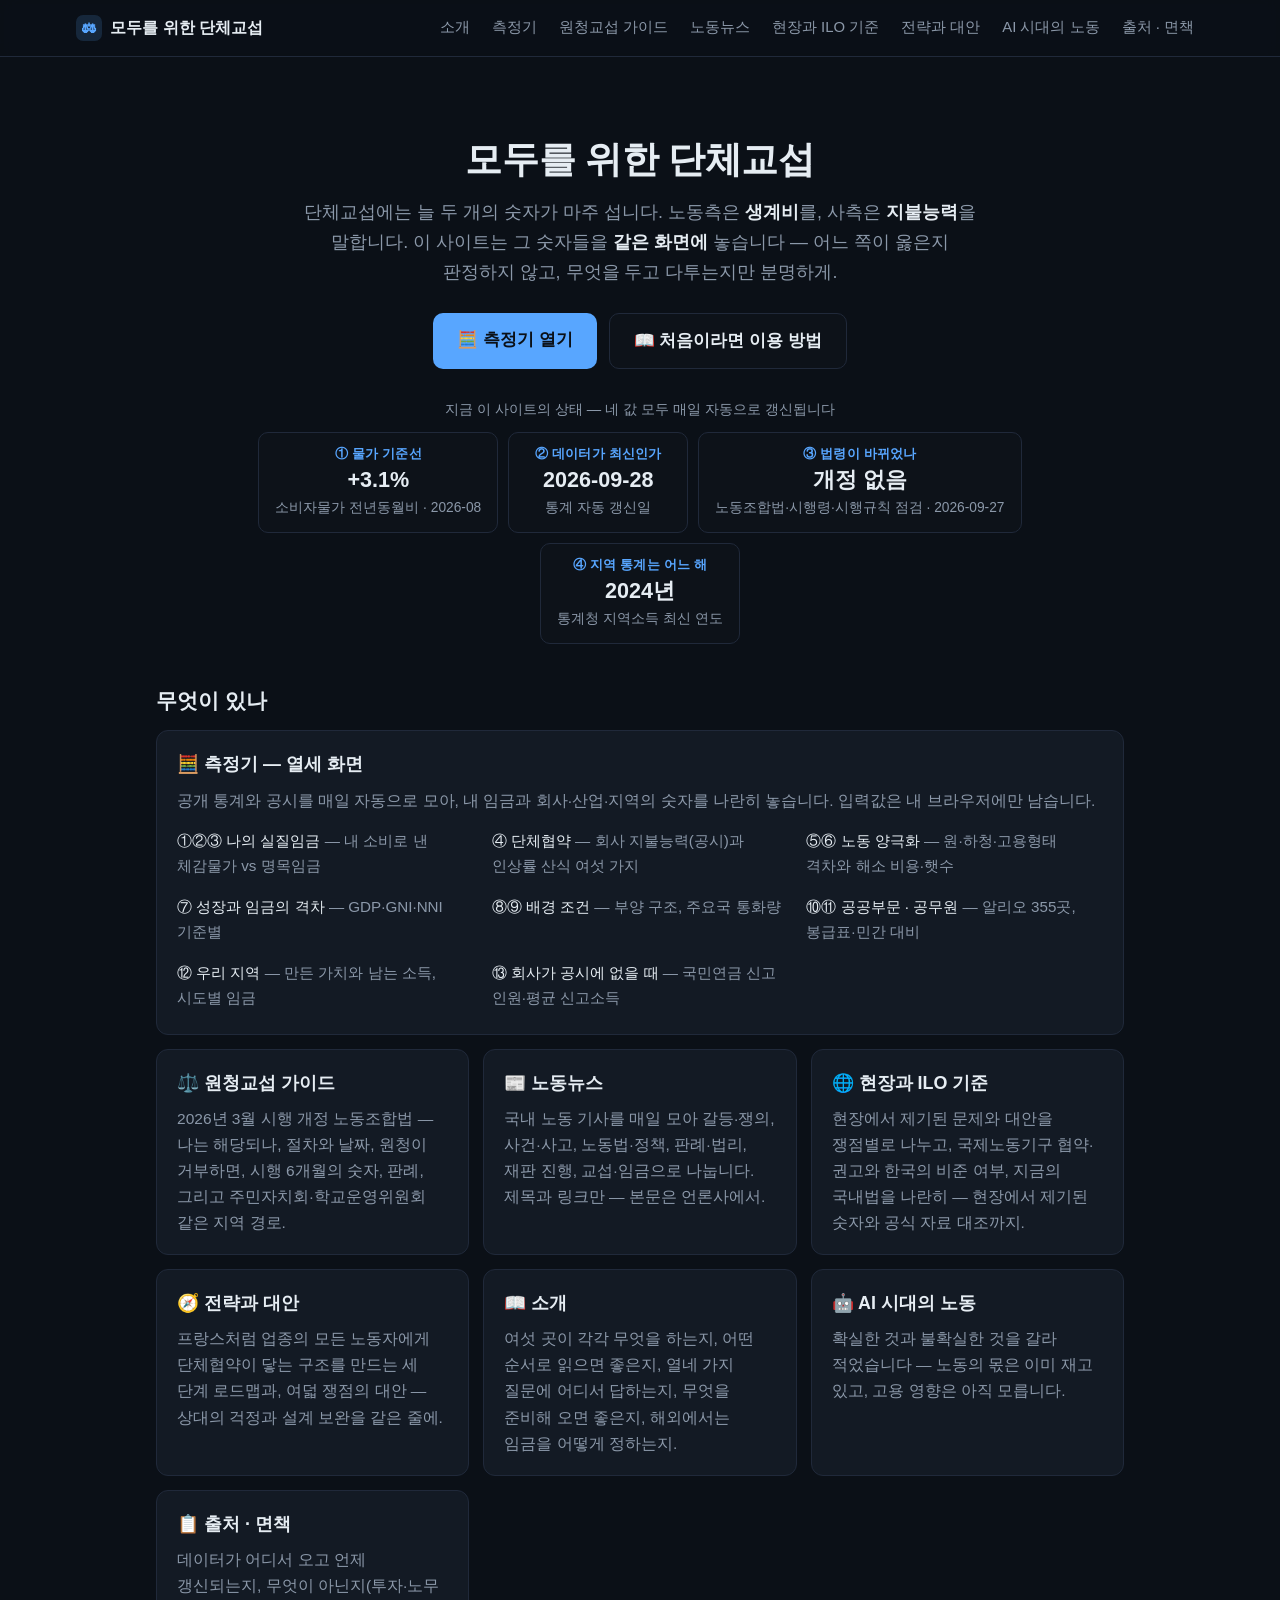
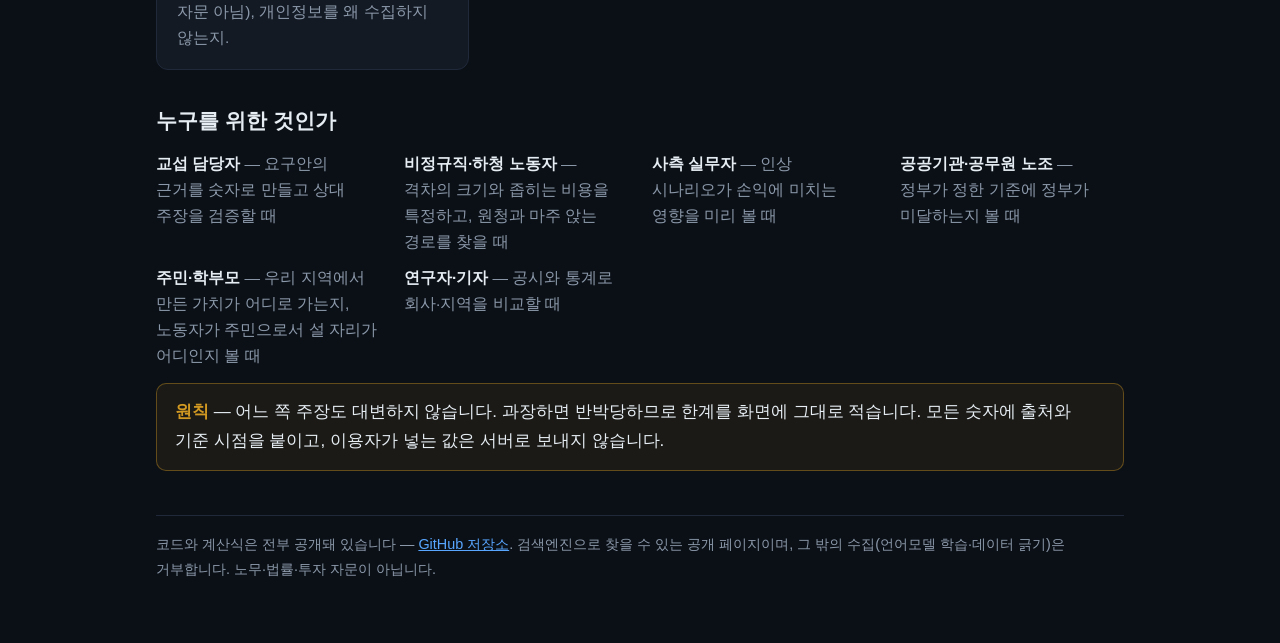
==== docs/index.html @ 271f3e37 "🧭 상단 고정 머리띠 메뉴(브랜드+여덟 카테고리, 좁으면 ☰)와 맨 위로 버튼 — 공용 site.css·site.js Co-Authored-By: Claude Opus 5.5 <n" ====
<!DOCTYPE html>
<html lang="ko">
<head>
<meta charset="utf-8">
<meta name="viewport" content="width=device-width,initial-scale=1">
<meta name="referrer" content="no-referrer">
<title>모두를 위한 단체교섭</title>
<meta name="description" content="단체교섭의 양쪽 숫자를 같은 화면에 놓는 곳 — 실질임금·지불능력·격차를 재는 측정기, 원청교섭 가이드, 노동뉴스, 현장과 ILO 기준, 전략과 대안.">
<meta name="naver-site-verification" content="4ecd7808f9dfc1121a3051c95d607d944e4637fe" />
<link rel="canonical" href="https://xn--9d0b29hf1nhhl.kr/">
<meta property="og:type" content="website">
<meta property="og:site_name" content="모두를 위한 단체교섭">
<meta property="og:locale" content="ko_KR">
<meta property="og:title" content="모두를 위한 단체교섭">
<meta property="og:description" content="단체교섭의 양쪽 숫자를 같은 화면에 놓는 곳 — 실질임금·지불능력·격차를 재는 측정기, 원청교섭 가이드, 노동뉴스, 현장과 ILO 기준, 전략과 대안.">
<meta property="og:url" content="https://xn--9d0b29hf1nhhl.kr/">
<script>
/* 옛 링크 호환 — 측정기가 루트에 있던 시절의 주소(#c5, #sec4 …)로 들어오면 측정기로 넘긴다 */
(function(){function go(){var h=location.hash;if(/^#(c|sec)\d+$/.test(h))location.replace('./measure.html'+h);}go();addEventListener('hashchange',go);})();
</script>
<style>
  :root{--bg:#0b1017;--card:#131a24;--line:#20293a;--tx:#e6edf3;--mut:#8b98a9;
        --grn:#3fb950;--red:#f85149;--amb:#d29922;--acc:#58a6ff;}
  *{box-sizing:border-box}
  body{margin:0;background:var(--bg);color:var(--tx);
       font-family:-apple-system,BlinkMacSystemFont,"Segoe UI","Malgun Gothic",sans-serif;
       font-size:17px;line-height:1.68;word-break:keep-all;overflow-wrap:break-word}
  .wrap{max-width:1000px;margin:0 auto;padding:24px 16px 60px}
  .nav{display:flex;gap:6px;flex-wrap:wrap;margin:4px 0 0}
  .nav a{color:var(--mut);text-decoration:none;font-size:.95rem;padding:6px 13px;
         border:1px solid var(--line);border-radius:20px;background:#0d1219;white-space:nowrap}
  .nav a:hover{color:var(--tx);border-color:var(--acc)}
  .nav a.on{color:var(--tx);border-color:var(--acc);background:rgba(88,166,255,.12);font-weight:600}
  .hero{text-align:center;padding:56px 8px 36px}
  .hero h1{font-size:2.3rem;line-height:1.25;margin:0 0 14px;letter-spacing:-.01em}
  .hero p{font-size:1.12rem;color:var(--mut);max-width:680px;margin:0 auto 26px}
  .hero p b{color:var(--tx)}
  .btns{display:flex;gap:12px;justify-content:center;flex-wrap:wrap}
  .btn{display:inline-block;padding:13px 24px;border-radius:10px;font-weight:700;text-decoration:none;font-size:1.05rem}
  .btn.p{background:var(--acc);color:#0b1017}
  .btn.s{border:1px solid var(--line);color:var(--tx);background:#0d1219}
  .btn:hover{filter:brightness(1.12)}
  .now{display:flex;gap:10px;flex-wrap:wrap;justify-content:center;margin:6px 0 40px}
  .now div{background:#0d1219;border:1px solid var(--line);border-radius:10px;padding:10px 16px;min-width:180px;text-align:center}
  .now b{display:block;font-size:1.35rem;font-variant-numeric:tabular-nums;line-height:1.2}
  .now span{color:var(--mut);font-size:.86rem}
  .now i{display:block;font-style:normal;color:var(--acc);font-size:.8rem;font-weight:700;letter-spacing:.02em;margin-bottom:3px}
  .nowcap{text-align:center;color:var(--mut);font-size:.9rem;margin:-8px 0 10px}
  h2{font-size:1.3rem;margin:34px 0 12px}
  .grid{display:grid;grid-template-columns:repeat(auto-fit,minmax(280px,1fr));gap:14px}
  .card{display:block;background:var(--card);border:1px solid var(--line);border-radius:12px;padding:18px 20px;
        color:var(--tx);text-decoration:none;transition:border-color .15s}
  .card:hover{border-color:var(--acc)}
  .card h3{margin:0 0 8px;font-size:1.12rem}
  .card p{margin:0;color:var(--mut);font-size:.97rem}
  .card.wide{grid-column:1/-1}
  .list{display:grid;grid-template-columns:repeat(auto-fit,minmax(220px,1fr));gap:6px 18px;margin-top:10px}
  .list a{color:var(--tx);text-decoration:none;font-size:.95rem;padding:4px 0;border-bottom:1px dashed transparent}
  .list a:hover{color:var(--acc);border-bottom-color:var(--acc)}
  .list a span{color:var(--mut)}
  .who{display:grid;grid-template-columns:repeat(auto-fit,minmax(220px,1fr));gap:10px 24px;margin:0;padding:0;list-style:none}
  .who li{color:var(--mut);font-size:.97rem}
  .who b{color:var(--tx)}
  .rule{border:1px solid rgba(210,153,34,.4);background:rgba(210,153,34,.08);border-radius:10px;padding:14px 18px;margin-top:14px}
  .rule b{color:var(--amb)}
  footer{color:var(--mut);font-size:.9rem;border-top:1px solid var(--line);margin-top:44px;padding-top:16px;line-height:1.8}
  footer a{color:var(--acc)}
  @media (max-width:600px){.hero{padding:36px 4px 24px}.hero h1{font-size:1.75rem}}
</style>
<link rel="stylesheet" href="./site.css">
</head>
<body>
<div class="topbar noprint" id="topbar" role="banner"><div class="tb-in">
  <a class="brand" href="./"><i>⚖</i>모두를 위한 단체교섭</a>
  <button class="burger" type="button" aria-label="메뉴 열기" aria-expanded="false" aria-controls="sitemenu">☰</button>
  <nav class="menu" id="sitemenu" aria-label="사이트 메뉴">
    <a href="./guide.html">소개</a>
    <a href="./measure.html">측정기</a>
    <a href="./labor.html">원청교섭 가이드</a>
    <a href="./news.html">노동뉴스</a>
    <a href="./ilo.html">현장과 ILO 기준</a>
    <a href="./strategy.html">전략과 대안</a>
    <a href="./future.html">AI 시대의 노동</a>
    <a href="./about.html">출처 · 면책</a>
  </nav>
</div></div>
<div class="wrap">

<section class="hero">
  <h1>모두를 위한 단체교섭</h1>
  <p>단체교섭에는 늘 두 개의 숫자가 마주 섭니다. 노동측은 <b>생계비</b>를, 사측은 <b>지불능력</b>을 말합니다.
    이 사이트는 그 숫자들을 <b>같은 화면에</b> 놓습니다 — 어느 쪽이 옳은지 판정하지 않고, 무엇을 두고 다투는지만 분명하게.</p>
  <div class="btns">
    <a class="btn p" href="./measure.html">🧮 측정기 열기</a>
    <a class="btn s" href="./guide.html">📖 처음이라면 이용 방법</a>
  </div>
</section>

<div class="nowcap" id="nowcap" hidden>지금 이 사이트의 상태 — 네 값 모두 매일 자동으로 갱신됩니다</div>
<div class="now" id="now" hidden></div>

<h2>무엇이 있나</h2>
<div class="grid">
  <div class="card wide">
    <h3><a href="./measure.html" style="color:inherit;text-decoration:none">🧮 측정기 — 열세 화면</a></h3>
    <p>공개 통계와 공시를 매일 자동으로 모아, 내 임금과 회사·산업·지역의 숫자를 나란히 놓습니다. 입력값은 내 브라우저에만 남습니다.</p>
    <div class="list">
      <a href="./measure.html#c1">①②③ 나의 실질임금 <span>— 내 소비로 낸 체감물가 vs 명목임금</span></a>
      <a href="./measure.html#c4">④ 단체협약 <span>— 회사 지불능력(공시)과 인상률 산식 여섯 가지</span></a>
      <a href="./measure.html#c5">⑤⑥ 노동 양극화 <span>— 원·하청·고용형태 격차와 해소 비용·햇수</span></a>
      <a href="./measure.html#c7">⑦ 성장과 임금의 격차 <span>— GDP·GNI·NNI 기준별</span></a>
      <a href="./measure.html#c8">⑧⑨ 배경 조건 <span>— 부양 구조, 주요국 통화량</span></a>
      <a href="./measure.html#c10">⑩⑪ 공공부문 · 공무원 <span>— 알리오 355곳, 봉급표·민간 대비</span></a>
      <a href="./measure.html#c12">⑫ 우리 지역 <span>— 만든 가치와 남는 소득, 시도별 임금</span></a>
      <a href="./measure.html#c13">⑬ 회사가 공시에 없을 때 <span>— 국민연금 신고 인원·평균 신고소득</span></a>
    </div>
  </div>
  <a class="card" href="./labor.html">
    <h3>⚖️ 원청교섭 가이드</h3>
    <p>2026년 3월 시행 개정 노동조합법 — 나는 해당되나, 절차와 날짜, 원청이 거부하면, 시행 6개월의 숫자, 판례, 그리고 주민자치회·학교운영위원회 같은 지역 경로.</p>
  </a>
  <a class="card" href="./news.html">
    <h3>📰 노동뉴스</h3>
    <p>국내 노동 기사를 매일 모아 갈등·쟁의, 사건·사고, 노동법·정책, 판례·법리, 재판 진행, 교섭·임금으로 나눕니다. 제목과 링크만 — 본문은 언론사에서.</p>
  </a>
  <a class="card" href="./ilo.html">
    <h3>🌐 현장과 ILO 기준</h3>
    <p>현장에서 제기된 문제와 대안을 쟁점별로 나누고, 국제노동기구 협약·권고와 한국의 비준 여부, 지금의 국내법을 나란히 — 현장에서 제기된 숫자와 공식 자료 대조까지.</p>
  </a>
  <a class="card" href="./strategy.html">
    <h3>🧭 전략과 대안</h3>
    <p>프랑스처럼 업종의 모든 노동자에게 단체협약이 닿는 구조를 만드는 세 단계 로드맵과, 여덟 쟁점의 대안 — 상대의 걱정과 설계 보완을 같은 줄에.</p>
  </a>
  <a class="card" href="./guide.html">
    <h3>📖 소개</h3>
    <p>여섯 곳이 각각 무엇을 하는지, 어떤 순서로 읽으면 좋은지, 열네 가지 질문에 어디서 답하는지, 무엇을 준비해 오면 좋은지, 해외에서는 임금을 어떻게 정하는지.</p>
  </a>
  <a class="card" href="./future.html">
    <h3>🤖 AI 시대의 노동</h3>
    <p>확실한 것과 불확실한 것을 갈라 적었습니다 — 노동의 몫은 이미 재고 있고, 고용 영향은 아직 모릅니다.</p>
  </a>
  <a class="card" href="./about.html">
    <h3>📋 출처 · 면책</h3>
    <p>데이터가 어디서 오고 언제 갱신되는지, 무엇이 아닌지(투자·노무 자문 아님), 개인정보를 왜 수집하지 않는지.</p>
  </a>
</div>

<h2>누구를 위한 것인가</h2>
<ul class="who">
  <li><b>교섭 담당자</b> — 요구안의 근거를 숫자로 만들고 상대 주장을 검증할 때</li>
  <li><b>비정규직·하청 노동자</b> — 격차의 크기와 좁히는 비용을 특정하고, 원청과 마주 앉는 경로를 찾을 때</li>
  <li><b>사측 실무자</b> — 인상 시나리오가 손익에 미치는 영향을 미리 볼 때</li>
  <li><b>공공기관·공무원 노조</b> — 정부가 정한 기준에 정부가 미달하는지 볼 때</li>
  <li><b>주민·학부모</b> — 우리 지역에서 만든 가치가 어디로 가는지, 노동자가 주민으로서 설 자리가 어디인지 볼 때</li>
  <li><b>연구자·기자</b> — 공시와 통계로 회사·지역을 비교할 때</li>
</ul>
<div class="rule"><b>원칙</b> — 어느 쪽 주장도 대변하지 않습니다. 과장하면 반박당하므로 한계를 화면에 그대로 적습니다.
  모든 숫자에 출처와 기준 시점을 붙이고, 이용자가 넣는 값은 서버로 보내지 않습니다.</div>

<footer>
  코드와 계산식은 전부 공개돼 있습니다 — <a href="https://github.com/15678910/lprc" target="_blank" rel="noopener noreferrer">GitHub 저장소</a>.
  검색엔진으로 찾을 수 있는 공개 페이지이며, 그 밖의 수집(언어모델 학습·데이터 긁기)은 거부합니다.
  노무·법률·투자 자문이 아닙니다.
</footer>
</div>
<script>
/* 홈이 살아 있다는 표시 — 자동 갱신되는 값 몇 개. 어느 하나라도 못 받으면 그 칸만 뺀다. */
(function(){
  var box=document.getElementById('now'), cells=[];
  function add(t,v,l){cells.push('<div><i>'+t+'</i><b>'+v+'</b><span>'+l+'</span></div>')}
  function get(u){return fetch(u+'?v='+Date.now(),{cache:'no-store'}).then(function(r){return r.ok?r.json():null}).catch(function(){return null})}
  Promise.all([get('./money_macro.json'),get('./law_watch.json'),get('./region.json')]).then(function(a){
    var m=a[0],w=a[1],r=a[2];
    if(m&&m.cpi_items&&m.cpi_items.total_yoy_pct!=null){
      var v=Number(m.cpi_items.total_yoy_pct); add('① 물가 기준선',(v>=0?'+':'')+v.toFixed(1)+'%','소비자물가 전년동월비 · '+(m.cpi_items.asof||''));
    }
    if(m&&m.generated_at) add('② 데이터가 최신인가',String(m.generated_at).slice(0,10),'통계 자동 갱신일');
    if(w&&w.checked_at) add('③ 법령이 바뀌었나',w.any_changed?'개정 감지':'개정 없음','노동조합법·시행령·시행규칙 점검 · '+w.checked_at);
    if(r&&r.years&&r.years.length) add('④ 지역 통계는 어느 해',r.years[r.years.length-1]+'년','통계청 지역소득 최신 연도');
    if(cells.length){box.innerHTML=cells.join(''); box.hidden=false; document.getElementById('nowcap').hidden=false;}
  });
})();
</script>
<script src="./site.js" defer></script>
</body>
</html>
---- docs/site.css ----
/* 사이트 공용 — 상단 머리띠(카테고리 메뉴)와 '맨 위로' 버튼.
   아홉 페이지가 모두 이 파일을 읽는다. 메뉴 항목은 각 페이지 HTML 의 .topbar 안에 있다(JS 없이도 보이게).
   메뉴를 바꾸면 아홉 페이지의 .topbar 를 함께 고칠 것(CLAUDE.md '새 페이지를 더할 때'). */

/* 고정 머리띠가 목차 이동 목적지를 가리지 않게 */
html{scroll-padding-top:68px}
[id]{scroll-margin-top:68px}

.topbar{position:sticky;top:0;z-index:60;background:rgba(11,16,23,.92);
  -webkit-backdrop-filter:saturate(140%) blur(8px);backdrop-filter:saturate(140%) blur(8px);
  border-bottom:1px solid var(--line,#20293a)}
.topbar .tb-in{max-width:1160px;margin:0 auto;padding:0 16px;height:56px;
  display:flex;align-items:center;gap:14px}
.topbar .brand{color:var(--tx,#e6edf3);text-decoration:none;font-weight:700;font-size:1.02rem;
  white-space:nowrap;display:flex;align-items:center;gap:8px;flex:0 0 auto}
.topbar .brand i{font-style:normal;display:inline-grid;place-items:center;width:26px;height:26px;
  border-radius:7px;background:rgba(88,166,255,.16);color:var(--acc,#58a6ff);font-size:.9rem}
.topbar .menu{display:flex;align-items:center;gap:2px;margin-left:auto;overflow-x:auto;scrollbar-width:none}
.topbar .menu::-webkit-scrollbar{display:none}
.topbar .menu a{color:var(--mut,#8b98a9);text-decoration:none;font-size:.93rem;white-space:nowrap;
  padding:7px 10px;border-radius:8px;line-height:1.2}
.topbar .menu a:hover{color:var(--tx,#e6edf3);background:rgba(88,166,255,.10)}
.topbar .menu a.on{color:var(--tx,#e6edf3);background:rgba(88,166,255,.16);font-weight:600;
  box-shadow:inset 0 -2px 0 var(--acc,#58a6ff)}
.topbar .burger{display:none;margin-left:auto;background:transparent;color:var(--tx,#e6edf3);
  border:1px solid var(--line,#20293a);border-radius:8px;width:40px;height:36px;font-size:1.15rem;cursor:pointer}

/* 좁은 화면 — ☰ 로 접는다 */
@media (max-width:1079px){
  .topbar .burger{display:block}
  .topbar .menu{display:none;position:absolute;left:0;right:0;top:56px;flex-direction:column;align-items:stretch;
    gap:0;padding:6px 12px 12px;background:#0d1219;border-bottom:1px solid var(--line,#20293a);
    box-shadow:0 12px 24px rgba(0,0,0,.35);max-height:calc(100vh - 56px);overflow-y:auto}
  .topbar.open .menu{display:flex}
  .topbar .menu a{padding:12px 10px;font-size:1rem;border-bottom:1px solid rgba(32,41,58,.6);border-radius:0}
  .topbar .menu a.on{box-shadow:inset 3px 0 0 var(--acc,#58a6ff)}
}

/* 맨 위로 */
#toTop{position:fixed;right:18px;bottom:20px;z-index:70;width:46px;height:46px;border-radius:50%;
  border:1px solid var(--line,#20293a);background:#131a24;color:var(--tx,#e6edf3);font-size:1.25rem;
  cursor:pointer;box-shadow:0 6px 18px rgba(0,0,0,.35);opacity:0;transform:translateY(10px);
  pointer-events:none;transition:opacity .2s,transform .2s}
#toTop.show{opacity:1;transform:none;pointer-events:auto}
#toTop:hover{border-color:var(--acc,#58a6ff);color:var(--acc,#58a6ff)}

@media print{.topbar,#toTop{display:none!important}}
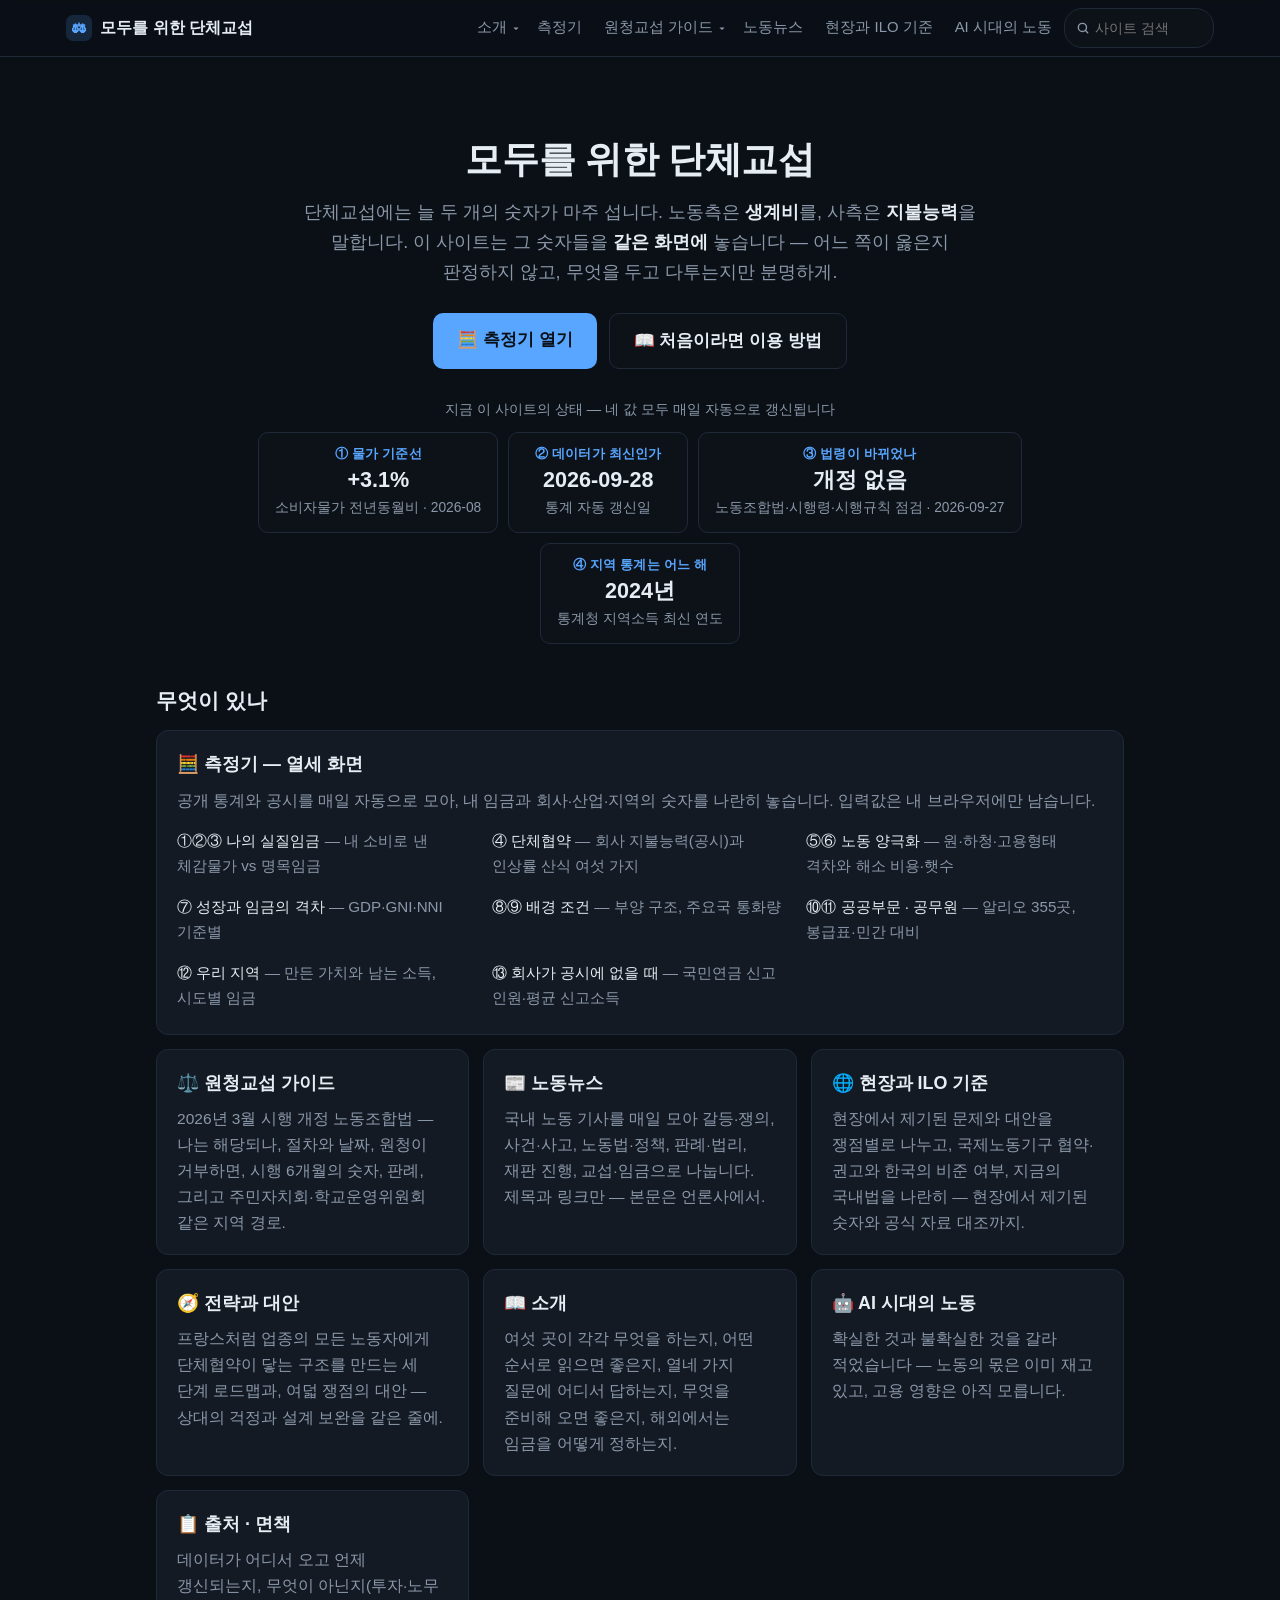
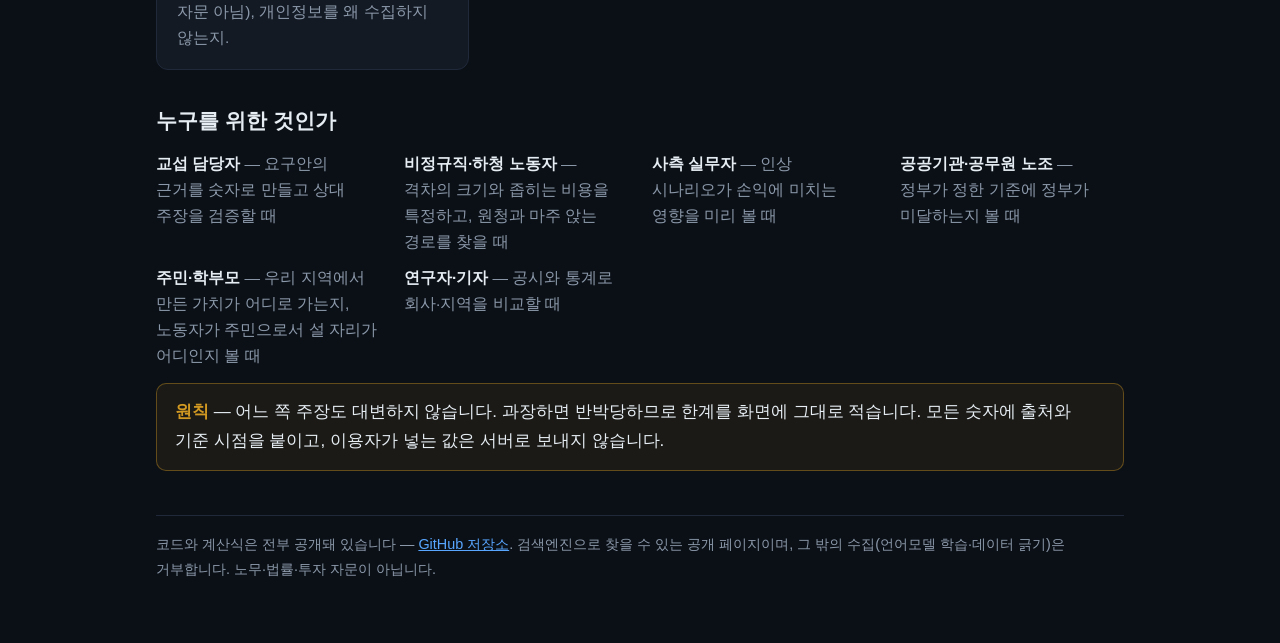
==== commit 6a9c2e91: "🔎 머리띠 재편(소개▾출처·면책, 원청교섭 가이드▾전략과 대안)과 사이트 검색 — 절 단위 색인·뉴스 기사, #secN 직접 이동 Co-Authored-By: Claude Opus" ====
--- a/docs/index.html
+++ b/docs/index.html
@@ -74,16 +74,15 @@
   <a class="brand" href="./"><i>⚖</i>모두를 위한 단체교섭</a>
   <button class="burger" type="button" aria-label="메뉴 열기" aria-expanded="false" aria-controls="sitemenu">☰</button>
   <nav class="menu" id="sitemenu" aria-label="사이트 메뉴">
-    <a href="./guide.html">소개</a>
+    <div class="grp"><a href="./guide.html">소개</a><button class="caret" type="button" aria-label="소개 하위 메뉴" aria-expanded="false">▾</button><div class="sub"><a href="./about.html">출처 · 면책</a></div></div>
     <a href="./measure.html">측정기</a>
-    <a href="./labor.html">원청교섭 가이드</a>
+    <div class="grp"><a href="./labor.html">원청교섭 가이드</a><button class="caret" type="button" aria-label="원청교섭 가이드 하위 메뉴" aria-expanded="false">▾</button><div class="sub"><a href="./strategy.html">전략과 대안</a></div></div>
     <a href="./news.html">노동뉴스</a>
     <a href="./ilo.html">현장과 ILO 기준</a>
-    <a href="./strategy.html">전략과 대안</a>
     <a href="./future.html">AI 시대의 노동</a>
-    <a href="./about.html">출처 · 면책</a>
+    <form class="search" role="search" onsubmit="return false"><input type="search" placeholder="사이트 검색" aria-label="사이트 검색" autocomplete="off"><div class="results" hidden></div></form>
   </nav>
-</div></div>
+</div></div><!-- /topbar -->
 <div class="wrap">
 
 <section class="hero">
--- a/docs/site.css
+++ b/docs/site.css
@@ -1,39 +1,85 @@
-/* 사이트 공용 — 상단 머리띠(카테고리 메뉴)와 '맨 위로' 버튼.
+/* 사이트 공용 — 상단 머리띠(카테고리·하위 메뉴·검색)와 '맨 위로' 버튼.
    아홉 페이지가 모두 이 파일을 읽는다. 메뉴 항목은 각 페이지 HTML 의 .topbar 안에 있다(JS 없이도 보이게).
    메뉴를 바꾸면 아홉 페이지의 .topbar 를 함께 고칠 것(CLAUDE.md '새 페이지를 더할 때'). */
 
 /* 고정 머리띠가 목차 이동 목적지를 가리지 않게 */
-html{scroll-padding-top:68px}
-[id]{scroll-margin-top:68px}
+
+[id]{scroll-margin-top:66px}
 
 .topbar{position:sticky;top:0;z-index:60;background:rgba(11,16,23,.92);
   -webkit-backdrop-filter:saturate(140%) blur(8px);backdrop-filter:saturate(140%) blur(8px);
   border-bottom:1px solid var(--line,#20293a)}
-.topbar .tb-in{max-width:1160px;margin:0 auto;padding:0 16px;height:56px;
-  display:flex;align-items:center;gap:14px}
+.topbar .tb-in{max-width:1180px;margin:0 auto;padding:0 16px;height:56px;
+  display:flex;align-items:center;gap:12px}
 .topbar .brand{color:var(--tx,#e6edf3);text-decoration:none;font-weight:700;font-size:1.02rem;
   white-space:nowrap;display:flex;align-items:center;gap:8px;flex:0 0 auto}
 .topbar .brand i{font-style:normal;display:inline-grid;place-items:center;width:26px;height:26px;
   border-radius:7px;background:rgba(88,166,255,.16);color:var(--acc,#58a6ff);font-size:.9rem}
-.topbar .menu{display:flex;align-items:center;gap:2px;margin-left:auto;overflow-x:auto;scrollbar-width:none}
-.topbar .menu::-webkit-scrollbar{display:none}
+.topbar .menu{display:flex;align-items:center;gap:2px;margin-left:auto}
 .topbar .menu a{color:var(--mut,#8b98a9);text-decoration:none;font-size:.93rem;white-space:nowrap;
-  padding:7px 10px;border-radius:8px;line-height:1.2}
+  padding:7px 10px;border-radius:8px;line-height:1.2;display:block}
 .topbar .menu a:hover{color:var(--tx,#e6edf3);background:rgba(88,166,255,.10)}
 .topbar .menu a.on{color:var(--tx,#e6edf3);background:rgba(88,166,255,.16);font-weight:600;
   box-shadow:inset 0 -2px 0 var(--acc,#58a6ff)}
+
+/* 하위 메뉴 — 넓은 화면: 마우스를 올리거나 ▾ 를 누르면 펼침 */
+.topbar .grp{position:relative;display:flex;align-items:center}
+.topbar .grp > a{padding-right:4px}
+.topbar .caret{background:transparent;border:0;color:var(--mut,#8b98a9);cursor:pointer;
+  font-size:.75rem;padding:7px 6px 7px 2px;border-radius:6px;line-height:1}
+.topbar .caret:hover{color:var(--tx,#e6edf3)}
+.topbar .grp .sub{display:none;position:absolute;top:100%;left:0;min-width:170px;padding:6px;margin-top:4px;
+  background:#0d1219;border:1px solid var(--line,#20293a);border-radius:10px;box-shadow:0 10px 24px rgba(0,0,0,.4)}
+.topbar .grp .sub::before{content:"";position:absolute;left:0;right:0;top:-8px;height:8px}
+.topbar .grp:hover .sub,.topbar .grp:focus-within .sub,.topbar .grp.open .sub{display:block}
+.topbar .grp .sub a{padding:9px 10px}
+.topbar .grp .sub a.on{box-shadow:inset 3px 0 0 var(--acc,#58a6ff)}
+
+/* 검색 */
+.topbar .search{position:relative;flex:0 0 auto}
+.topbar .search input{width:150px;background:#0d1219;color:var(--tx,#e6edf3);border:1px solid var(--line,#20293a);
+  border-radius:18px;padding:7px 12px 7px 30px;font:inherit;font-size:.9rem;transition:width .2s,border-color .2s;
+  background-image:url("data:image/svg+xml,%3Csvg xmlns='http://www.w3.org/2000/svg' width='14' height='14' viewBox='0 0 24 24' fill='none' stroke='%238b98a9' stroke-width='2.4' stroke-linecap='round'%3E%3Ccircle cx='11' cy='11' r='7'/%3E%3Cpath d='M20 20l-4-4'/%3E%3C/svg%3E");
+  background-repeat:no-repeat;background-position:11px center}
+.topbar .search input:focus{outline:none;border-color:var(--acc,#58a6ff);width:230px}
+.topbar .search .results{position:absolute;right:0;top:calc(100% + 8px);width:420px;max-width:calc(100vw - 24px);
+  max-height:70vh;overflow-y:auto;background:#0d1219;border:1px solid var(--line,#20293a);border-radius:12px;
+  box-shadow:0 14px 30px rgba(0,0,0,.45);padding:6px}
+.topbar .search .results a{display:block;text-decoration:none;color:var(--tx,#e6edf3);padding:9px 10px;border-radius:8px;
+  border-bottom:1px solid rgba(32,41,58,.6);font-size:.9rem;line-height:1.45}
+.topbar .search .results a:last-child{border-bottom:0}
+/* 결과 링크는 메뉴 링크 규칙(한 줄 유지·큰 여백)을 물려받지 않는다 */
+.topbar .menu .search .results a{white-space:normal;word-break:keep-all;overflow-wrap:anywhere;
+  padding:9px 10px;font-size:.9rem;border-radius:8px;box-shadow:none}
+.topbar .search .results a:hover,.topbar .search .results a.sel{background:rgba(88,166,255,.12)}
+.topbar .search .results .pg{display:block;color:var(--acc,#58a6ff);font-size:.78rem;margin-bottom:2px}
+.topbar .search .results b{display:block;font-weight:600}
+.topbar .search .results .sn{display:block;color:var(--mut,#8b98a9);font-size:.84rem;margin-top:2px}
+.topbar .search .results mark{background:rgba(210,153,34,.35);color:inherit;border-radius:3px;padding:0 1px}
+.topbar .search .results .none{color:var(--mut,#8b98a9);padding:12px;font-size:.9rem}
+
 .topbar .burger{display:none;margin-left:auto;background:transparent;color:var(--tx,#e6edf3);
   border:1px solid var(--line,#20293a);border-radius:8px;width:40px;height:36px;font-size:1.15rem;cursor:pointer}
 
-/* 좁은 화면 — ☰ 로 접는다 */
+/* 좁은 화면 — ☰ 로 접는다. 검색칸은 펼친 메뉴 맨 위에 */
 @media (max-width:1079px){
   .topbar .burger{display:block}
   .topbar .menu{display:none;position:absolute;left:0;right:0;top:56px;flex-direction:column;align-items:stretch;
-    gap:0;padding:6px 12px 12px;background:#0d1219;border-bottom:1px solid var(--line,#20293a);
+    gap:0;padding:8px 12px 12px;background:#0d1219;border-bottom:1px solid var(--line,#20293a);
     box-shadow:0 12px 24px rgba(0,0,0,.35);max-height:calc(100vh - 56px);overflow-y:auto}
   .topbar.open .menu{display:flex}
   .topbar .menu a{padding:12px 10px;font-size:1rem;border-bottom:1px solid rgba(32,41,58,.6);border-radius:0}
   .topbar .menu a.on{box-shadow:inset 3px 0 0 var(--acc,#58a6ff)}
+  .topbar .grp{display:block}
+  .topbar .grp > a{padding-right:10px}
+  .topbar .caret{display:none}
+  .topbar .grp .sub{display:block;position:static;margin:0;padding:0 0 0 18px;border:0;box-shadow:none;background:transparent;min-width:0}
+  .topbar .grp .sub::before{display:none}
+  .topbar .grp .sub a{font-size:.95rem}
+  .topbar .grp .sub a::before{content:"└ ";color:var(--mut,#8b98a9)}
+  .topbar .search{order:-1;margin:0 0 8px}
+  .topbar .search input,.topbar .search input:focus{width:100%;font-size:1rem;padding:10px 12px 10px 32px}
+  .topbar .search .results{position:static;width:auto;max-width:none;margin-top:8px;max-height:50vh}
 }
 
 /* 맨 위로 */
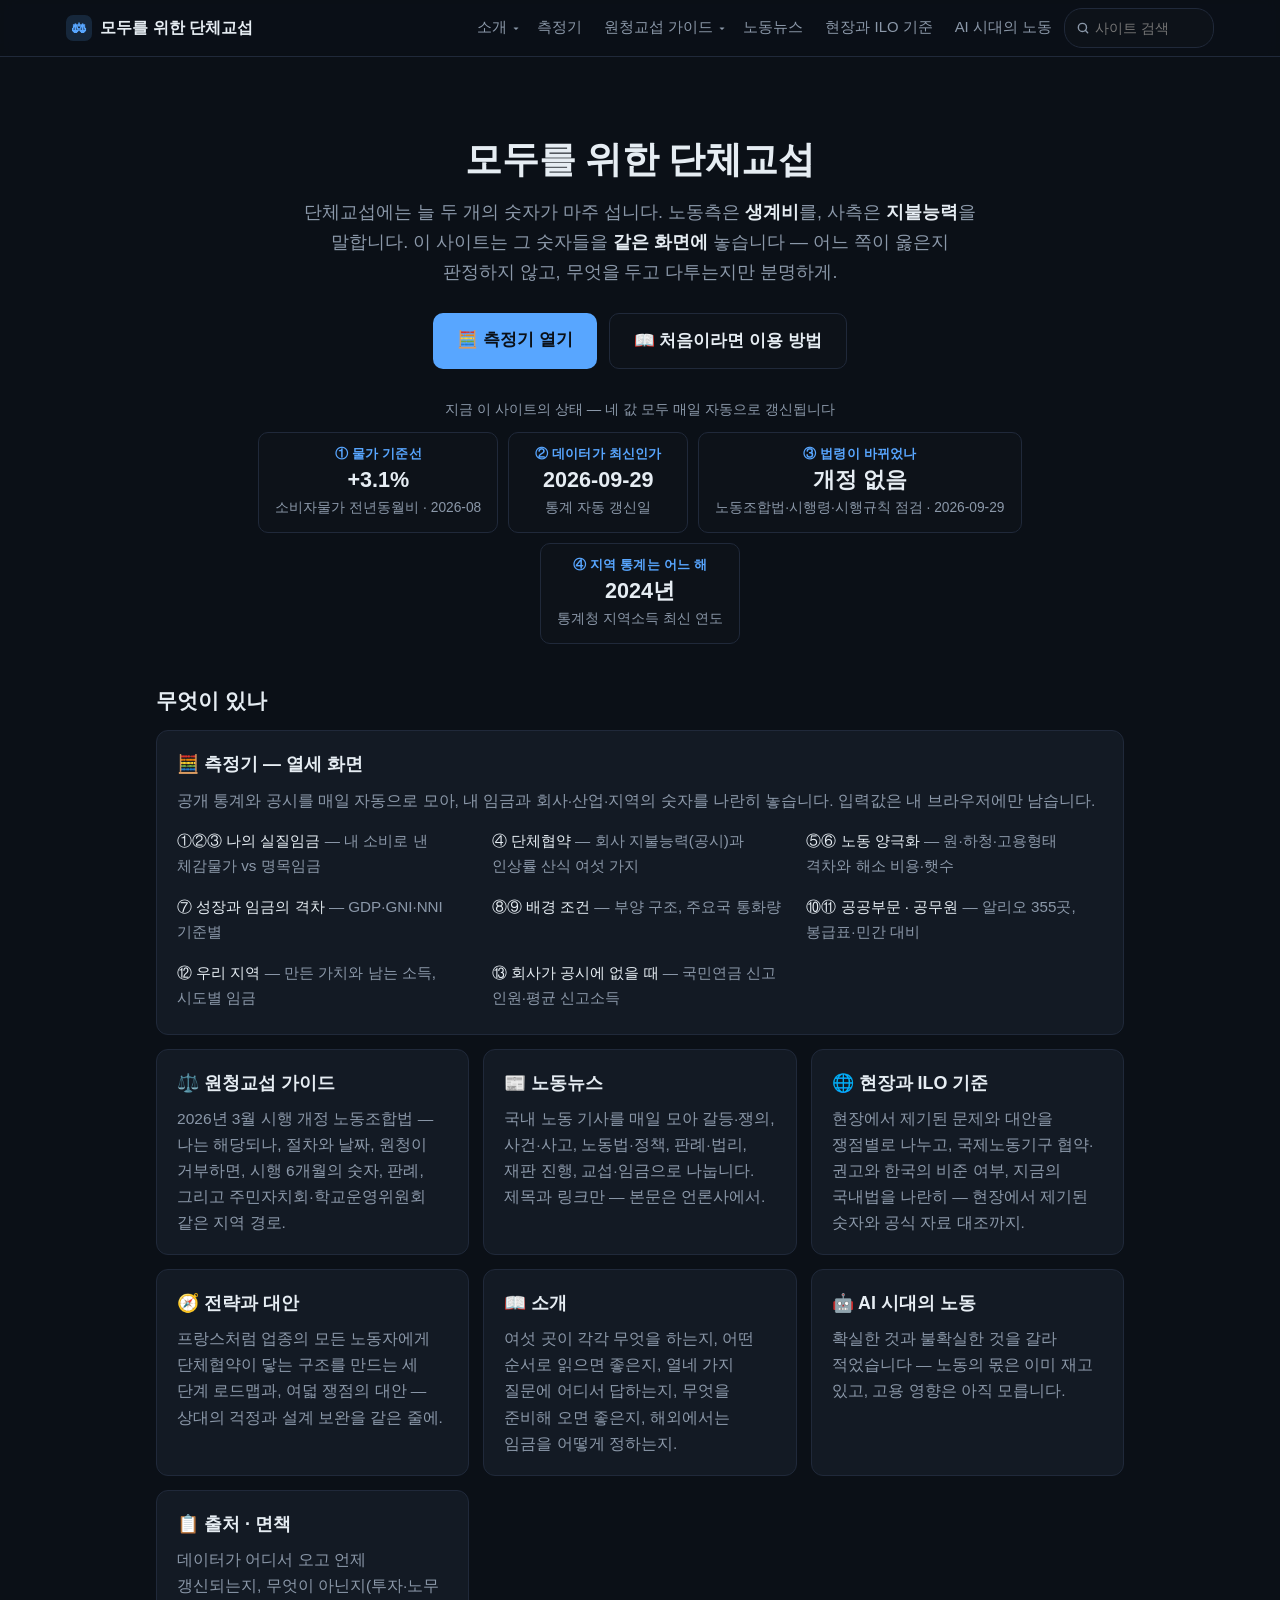
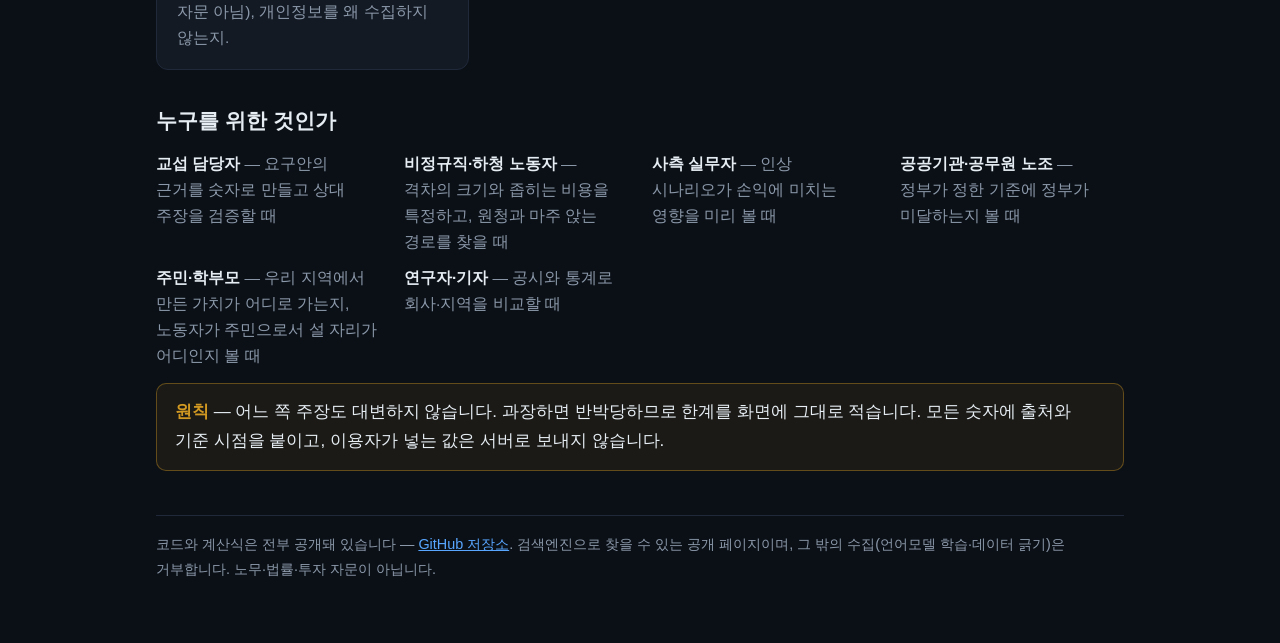
==== commit 9df40a37: "↑ TOP — 왼쪽 목차와 오른쪽 아래 버튼 문구 통일, 공용 파일에 판 번호(?v=)로 캐시 문제 방지 Co-Authored-By: Claude Opus 5.5 <noreply@" ====
--- a/docs/index.html
+++ b/docs/index.html
@@ -67,7 +67,7 @@
   footer a{color:var(--acc)}
   @media (max-width:600px){.hero{padding:36px 4px 24px}.hero h1{font-size:1.75rem}}
 </style>
-<link rel="stylesheet" href="./site.css">
+<link rel="stylesheet" href="./site.css?v=20260929b">
 </head>
 <body>
 <div class="topbar noprint" id="topbar" role="banner"><div class="tb-in">
@@ -180,6 +180,6 @@
   });
 })();
 </script>
-<script src="./site.js" defer></script>
+<script src="./site.js?v=20260929b" defer></script>
 </body>
 </html>
--- a/docs/site.css
+++ b/docs/site.css
@@ -83,11 +83,14 @@
 }
 
 /* 맨 위로 */
-#toTop{position:fixed;right:18px;bottom:20px;z-index:70;width:46px;height:46px;border-radius:50%;
+#toTop{position:fixed;right:18px;bottom:20px;z-index:70;width:52px;height:52px;border-radius:50%;
+  display:flex;flex-direction:column;align-items:center;justify-content:center;gap:1px;line-height:1;
   border:1px solid var(--line,#20293a);background:#131a24;color:var(--tx,#e6edf3);font-size:1.25rem;
   cursor:pointer;box-shadow:0 6px 18px rgba(0,0,0,.35);opacity:0;transform:translateY(10px);
   pointer-events:none;transition:opacity .2s,transform .2s}
 #toTop.show{opacity:1;transform:none;pointer-events:auto}
 #toTop:hover{border-color:var(--acc,#58a6ff);color:var(--acc,#58a6ff)}
+#toTop span{font-size:1.05rem}
+#toTop small{font-size:.66rem;font-weight:700;letter-spacing:.06em}
 
 @media print{.topbar,#toTop{display:none!important}}
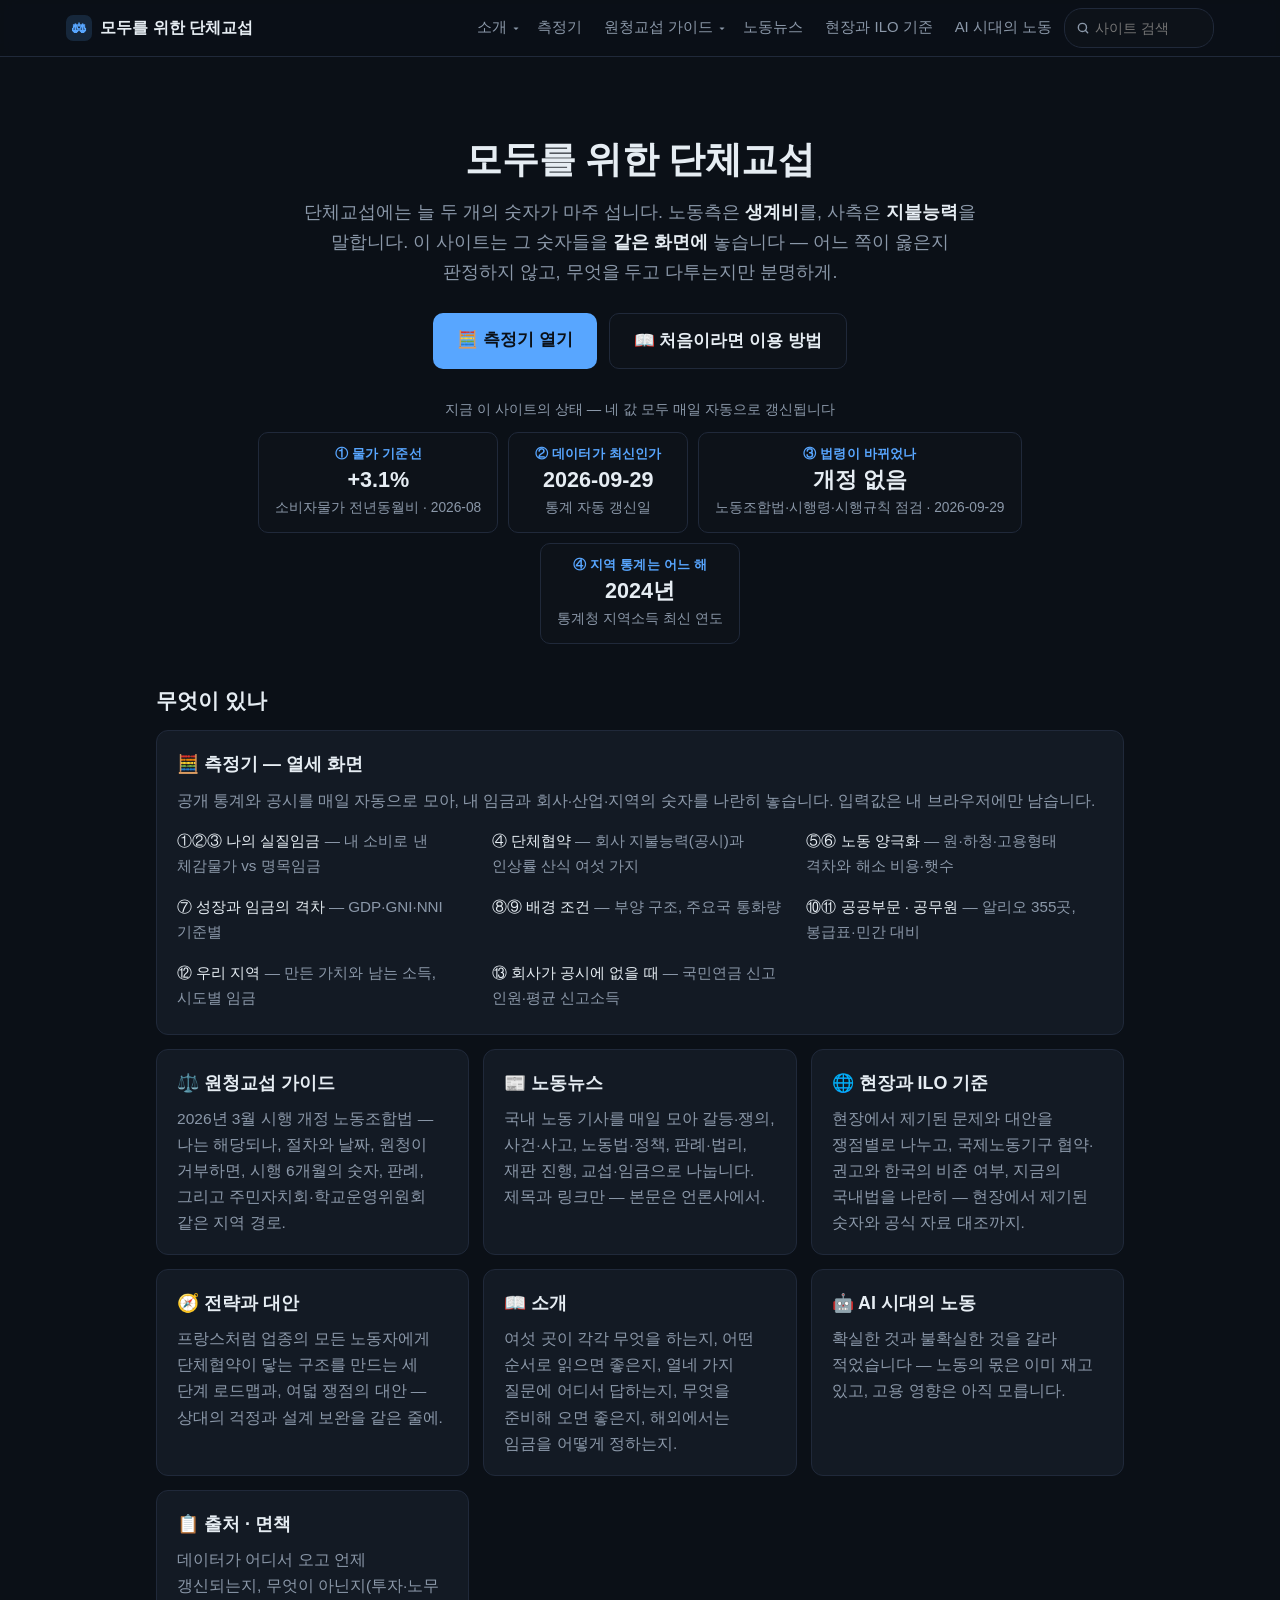
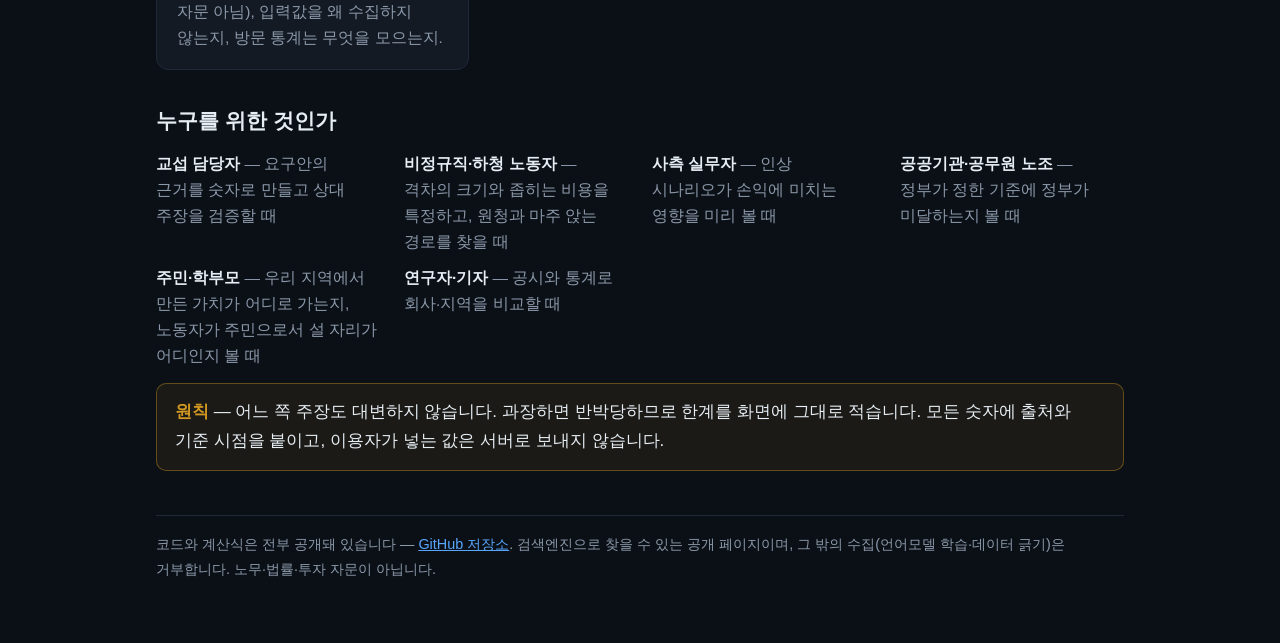
==== commit 0c267df0: "📊 방문 통계 켬 — Cloudflare 웹 분석 토큰 적용, 출처·면책 약속 문구를 방문 통계 설명으로(모으는 것/모으지 않는 것) Co-Authored-By: Claude Op" ====
--- a/docs/index.html
+++ b/docs/index.html
@@ -67,7 +67,7 @@
   footer a{color:var(--acc)}
   @media (max-width:600px){.hero{padding:36px 4px 24px}.hero h1{font-size:1.75rem}}
 </style>
-<link rel="stylesheet" href="./site.css?v=20260929b">
+<link rel="stylesheet" href="./site.css?v=a202609291630">
 </head>
 <body>
 <div class="topbar noprint" id="topbar" role="banner"><div class="tb-in">
@@ -140,7 +140,7 @@
   </a>
   <a class="card" href="./about.html">
     <h3>📋 출처 · 면책</h3>
-    <p>데이터가 어디서 오고 언제 갱신되는지, 무엇이 아닌지(투자·노무 자문 아님), 개인정보를 왜 수집하지 않는지.</p>
+    <p>데이터가 어디서 오고 언제 갱신되는지, 무엇이 아닌지(투자·노무 자문 아님), 입력값을 왜 수집하지 않는지, 방문 통계는 무엇을 모으는지.</p>
   </a>
 </div>
 
@@ -180,6 +180,6 @@
   });
 })();
 </script>
-<script src="./site.js?v=20260929b" defer></script>
+<script src="./site.js?v=a202609291630" defer></script>
 </body>
 </html>
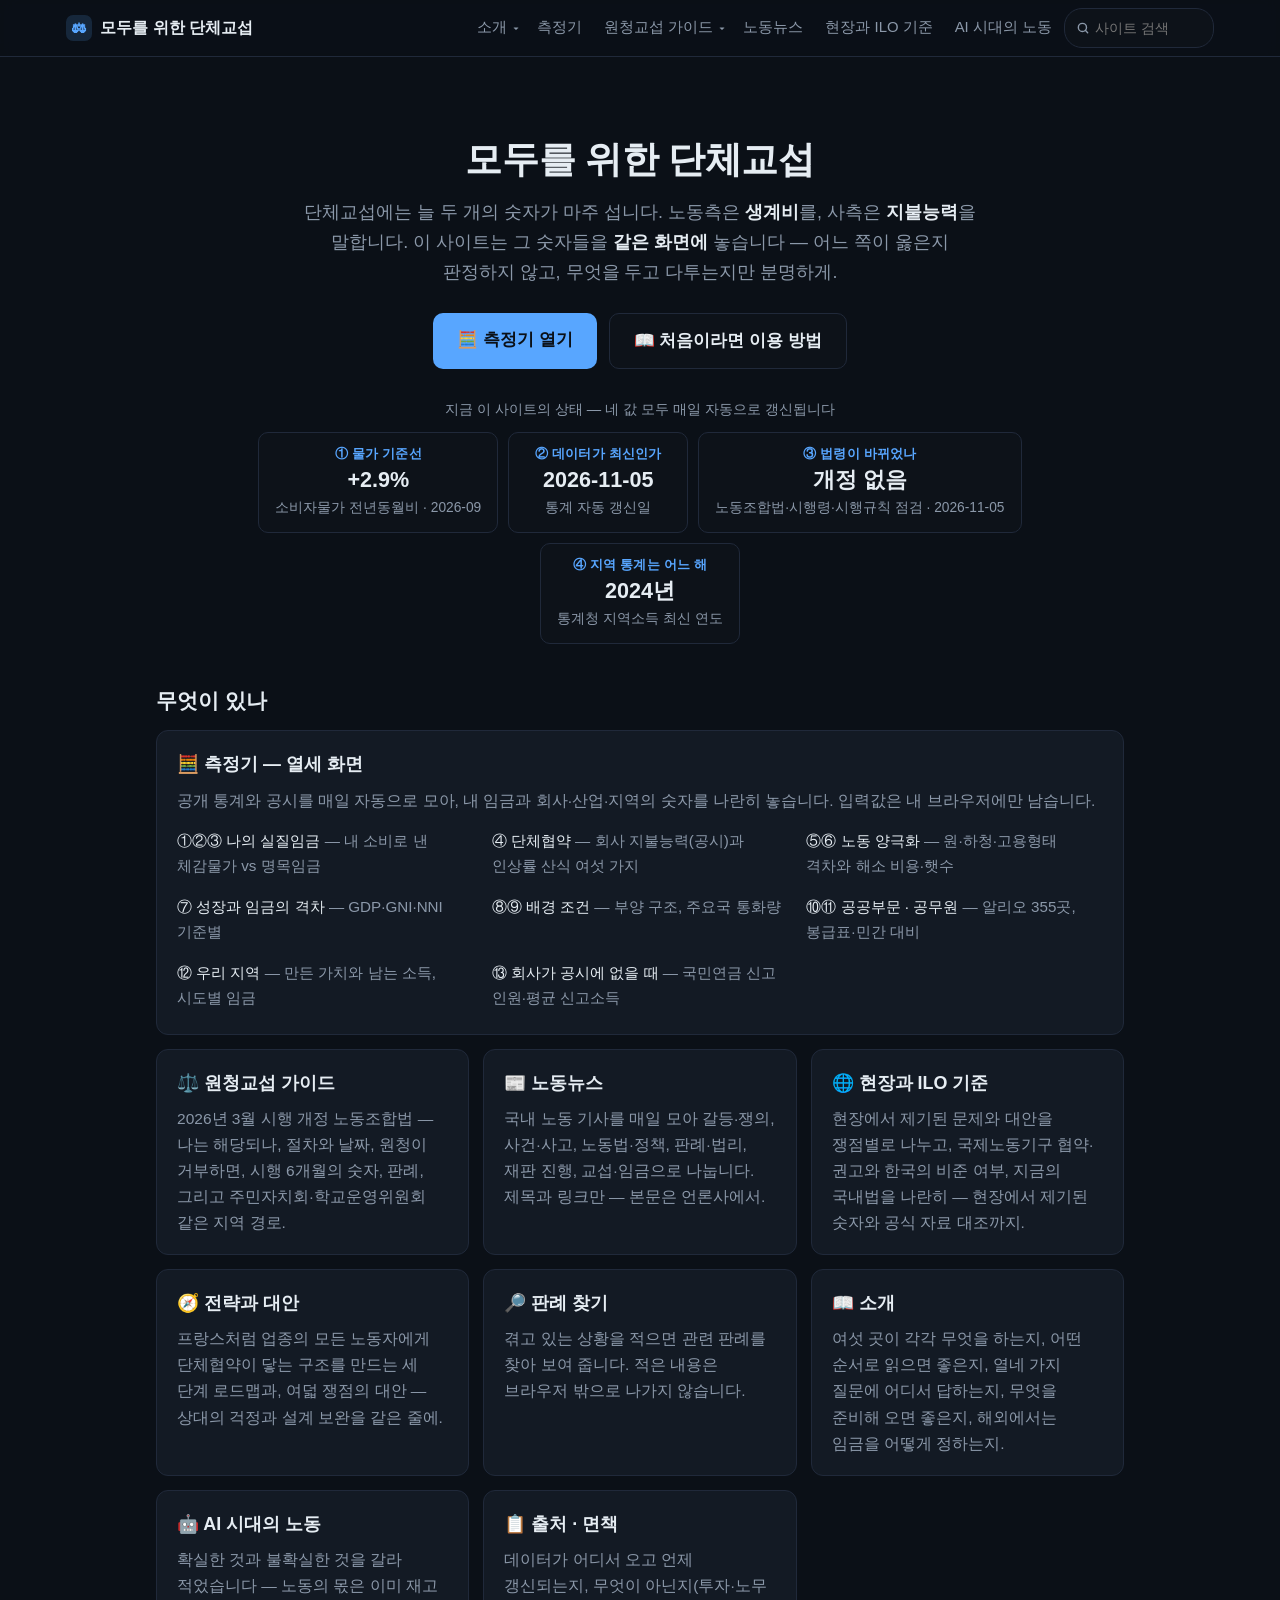
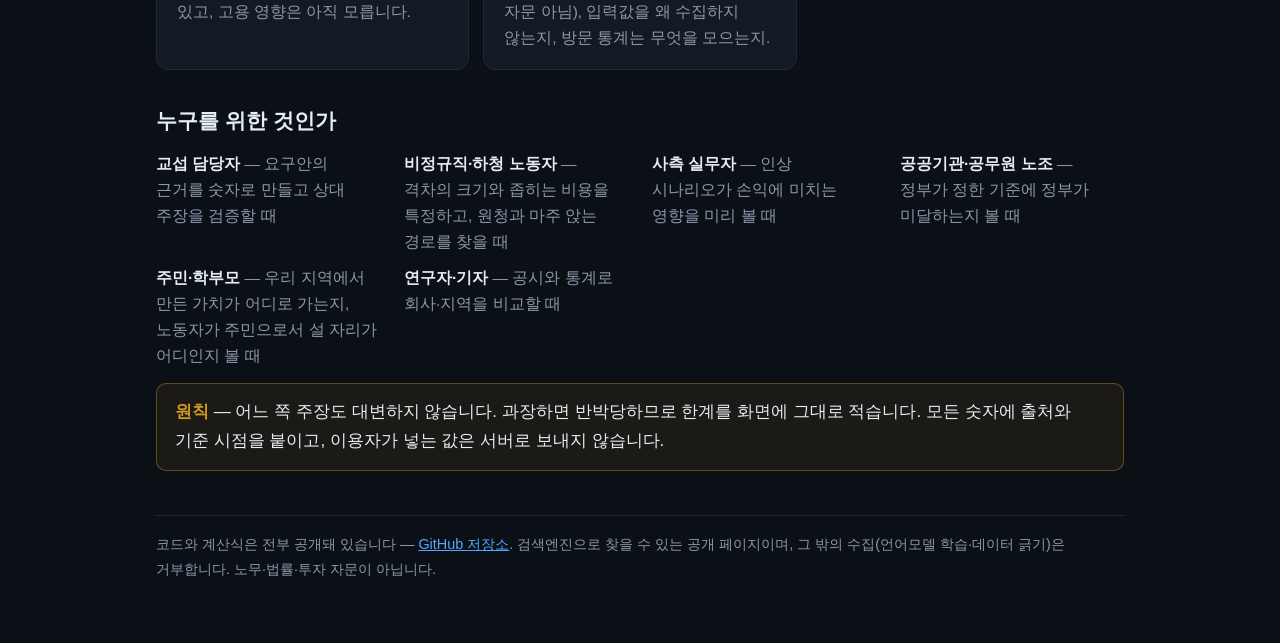
==== commit 74e1c5dd: "판례 찾기 사이트 연결: 머리띠 메뉴·검색 색인·홈 카드·소개·출처·sitemap·건강검진, 판 번호 a202611052, CLAUDE.md 갱신 Co-Authored-By: Cl" ====
--- a/docs/index.html
+++ b/docs/index.html
@@ -67,7 +67,7 @@
   footer a{color:var(--acc)}
   @media (max-width:600px){.hero{padding:36px 4px 24px}.hero h1{font-size:1.75rem}}
 </style>
-<link rel="stylesheet" href="./site.css?v=a202609291630">
+<link rel="stylesheet" href="./site.css?v=a202611052">
 </head>
 <body>
 <div class="topbar noprint" id="topbar" role="banner"><div class="tb-in">
@@ -76,7 +76,7 @@
   <nav class="menu" id="sitemenu" aria-label="사이트 메뉴">
     <div class="grp"><a href="./guide.html">소개</a><button class="caret" type="button" aria-label="소개 하위 메뉴" aria-expanded="false">▾</button><div class="sub"><a href="./about.html">출처 · 면책</a></div></div>
     <a href="./measure.html">측정기</a>
-    <div class="grp"><a href="./labor.html">원청교섭 가이드</a><button class="caret" type="button" aria-label="원청교섭 가이드 하위 메뉴" aria-expanded="false">▾</button><div class="sub"><a href="./strategy.html">전략과 대안</a></div></div>
+    <div class="grp"><a href="./labor.html">원청교섭 가이드</a><button class="caret" type="button" aria-label="원청교섭 가이드 하위 메뉴" aria-expanded="false">▾</button><div class="sub"><a href="./strategy.html">전략과 대안</a><a href="./prec.html">판례 찾기</a></div></div>
     <a href="./news.html">노동뉴스</a>
     <a href="./ilo.html">현장과 ILO 기준</a>
     <a href="./future.html">AI 시대의 노동</a>
@@ -130,6 +130,10 @@
     <h3>🧭 전략과 대안</h3>
     <p>프랑스처럼 업종의 모든 노동자에게 단체협약이 닿는 구조를 만드는 세 단계 로드맵과, 여덟 쟁점의 대안 — 상대의 걱정과 설계 보완을 같은 줄에.</p>
   </a>
+  <a class="card" href="./prec.html">
+    <h3>🔎 판례 찾기</h3>
+    <p>겪고 있는 상황을 적으면 관련 판례를 찾아 보여 줍니다. 적은 내용은 브라우저 밖으로 나가지 않습니다.</p>
+  </a>
   <a class="card" href="./guide.html">
     <h3>📖 소개</h3>
     <p>여섯 곳이 각각 무엇을 하는지, 어떤 순서로 읽으면 좋은지, 열네 가지 질문에 어디서 답하는지, 무엇을 준비해 오면 좋은지, 해외에서는 임금을 어떻게 정하는지.</p>
@@ -180,6 +184,6 @@
   });
 })();
 </script>
-<script src="./site.js?v=a202609291630" defer></script>
+<script src="./site.js?v=a202611052" defer></script>
 </body>
 </html>
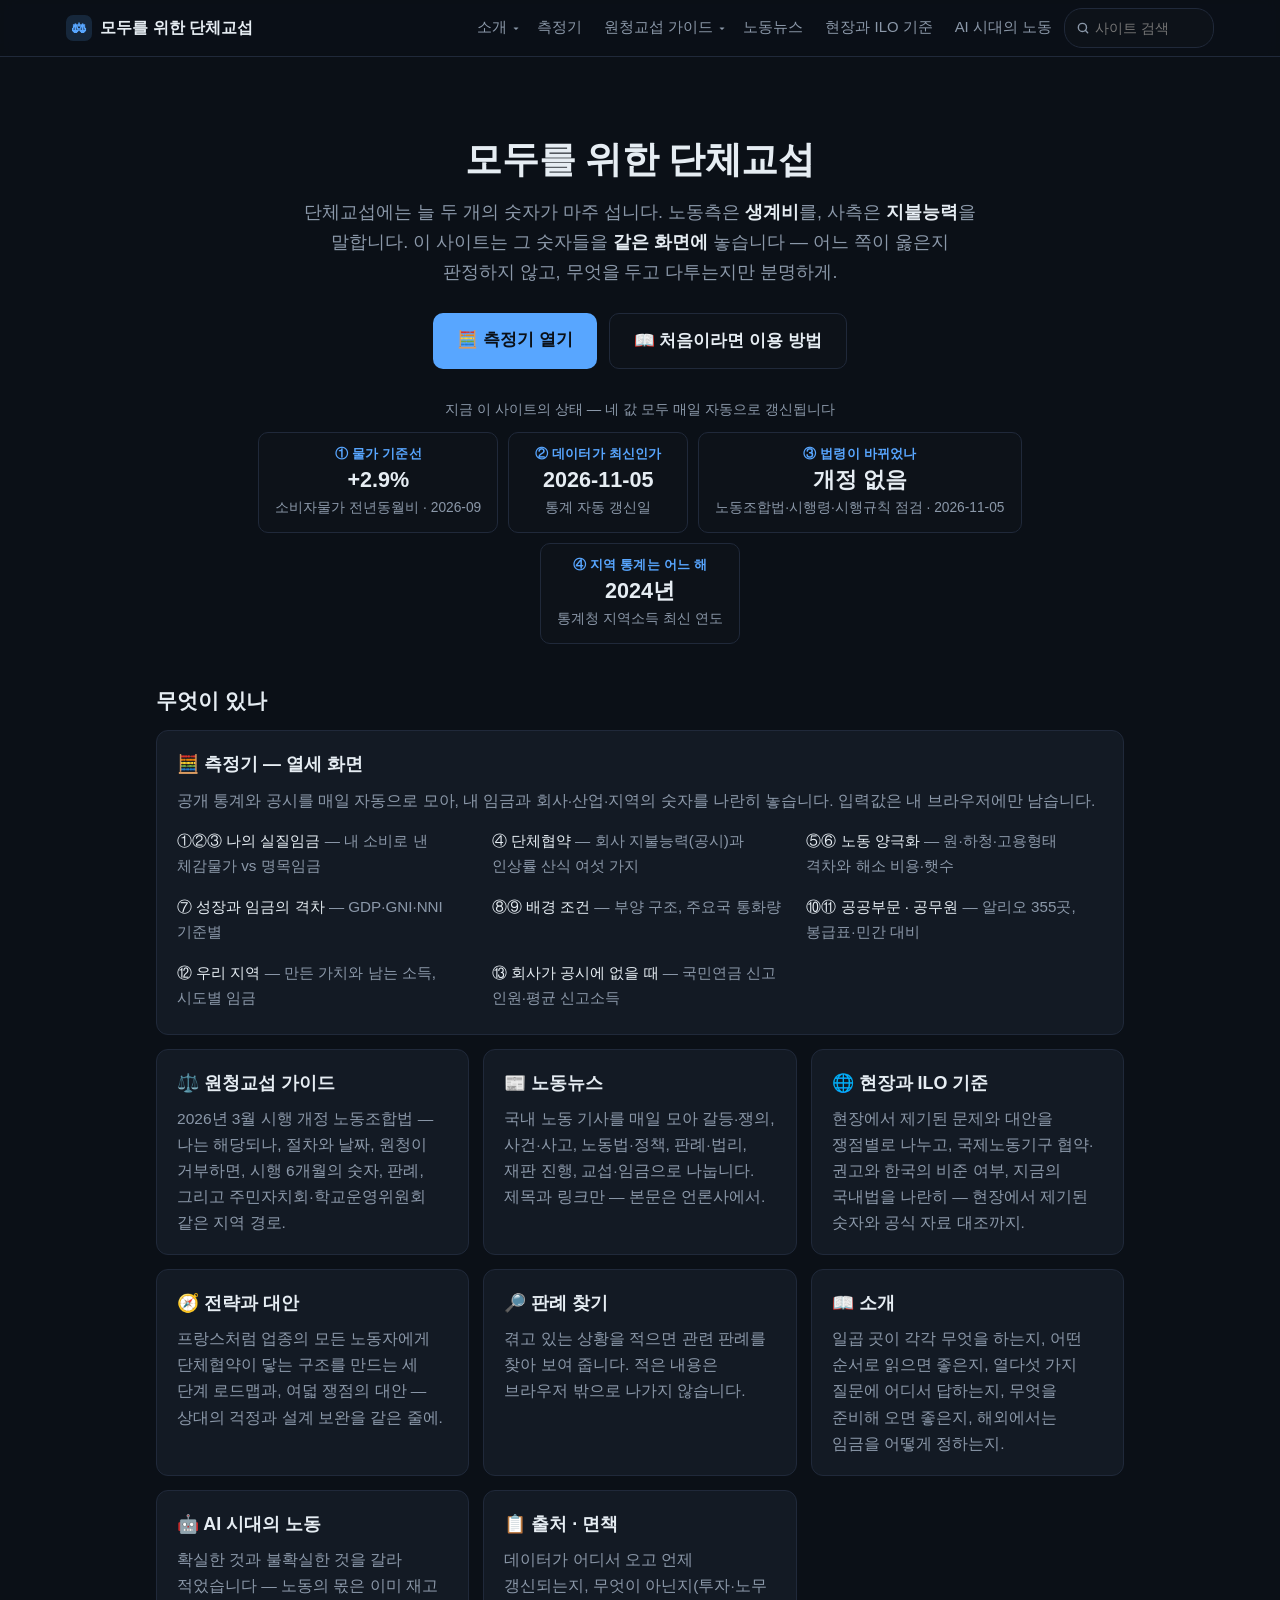
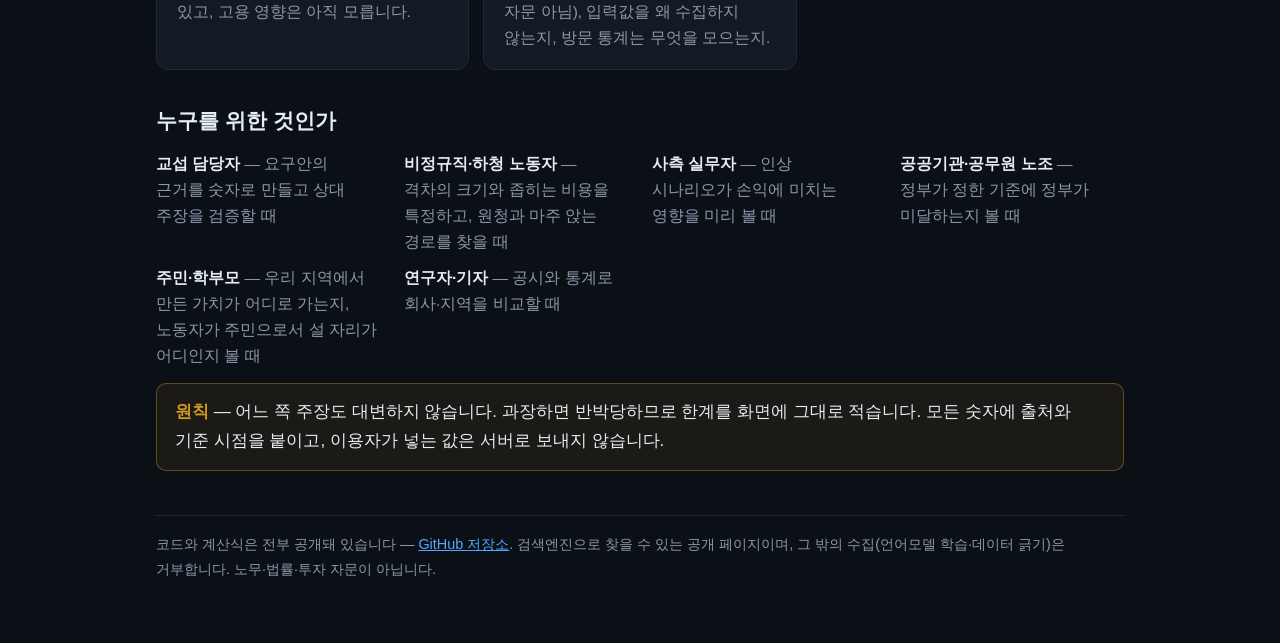
==== commit b04796e7: "판례 찾기 연결 수정: strategy.html 머리띠 복구, 질문 열다섯·일곱 곳 문구, 머리띠 구조 시험 추가 Co-Authored-By: Claude Opus 5.5 <nor" ====
--- a/docs/index.html
+++ b/docs/index.html
@@ -136,7 +136,7 @@
   </a>
   <a class="card" href="./guide.html">
     <h3>📖 소개</h3>
-    <p>여섯 곳이 각각 무엇을 하는지, 어떤 순서로 읽으면 좋은지, 열네 가지 질문에 어디서 답하는지, 무엇을 준비해 오면 좋은지, 해외에서는 임금을 어떻게 정하는지.</p>
+    <p>일곱 곳이 각각 무엇을 하는지, 어떤 순서로 읽으면 좋은지, 열다섯 가지 질문에 어디서 답하는지, 무엇을 준비해 오면 좋은지, 해외에서는 임금을 어떻게 정하는지.</p>
   </a>
   <a class="card" href="./future.html">
     <h3>🤖 AI 시대의 노동</h3>
